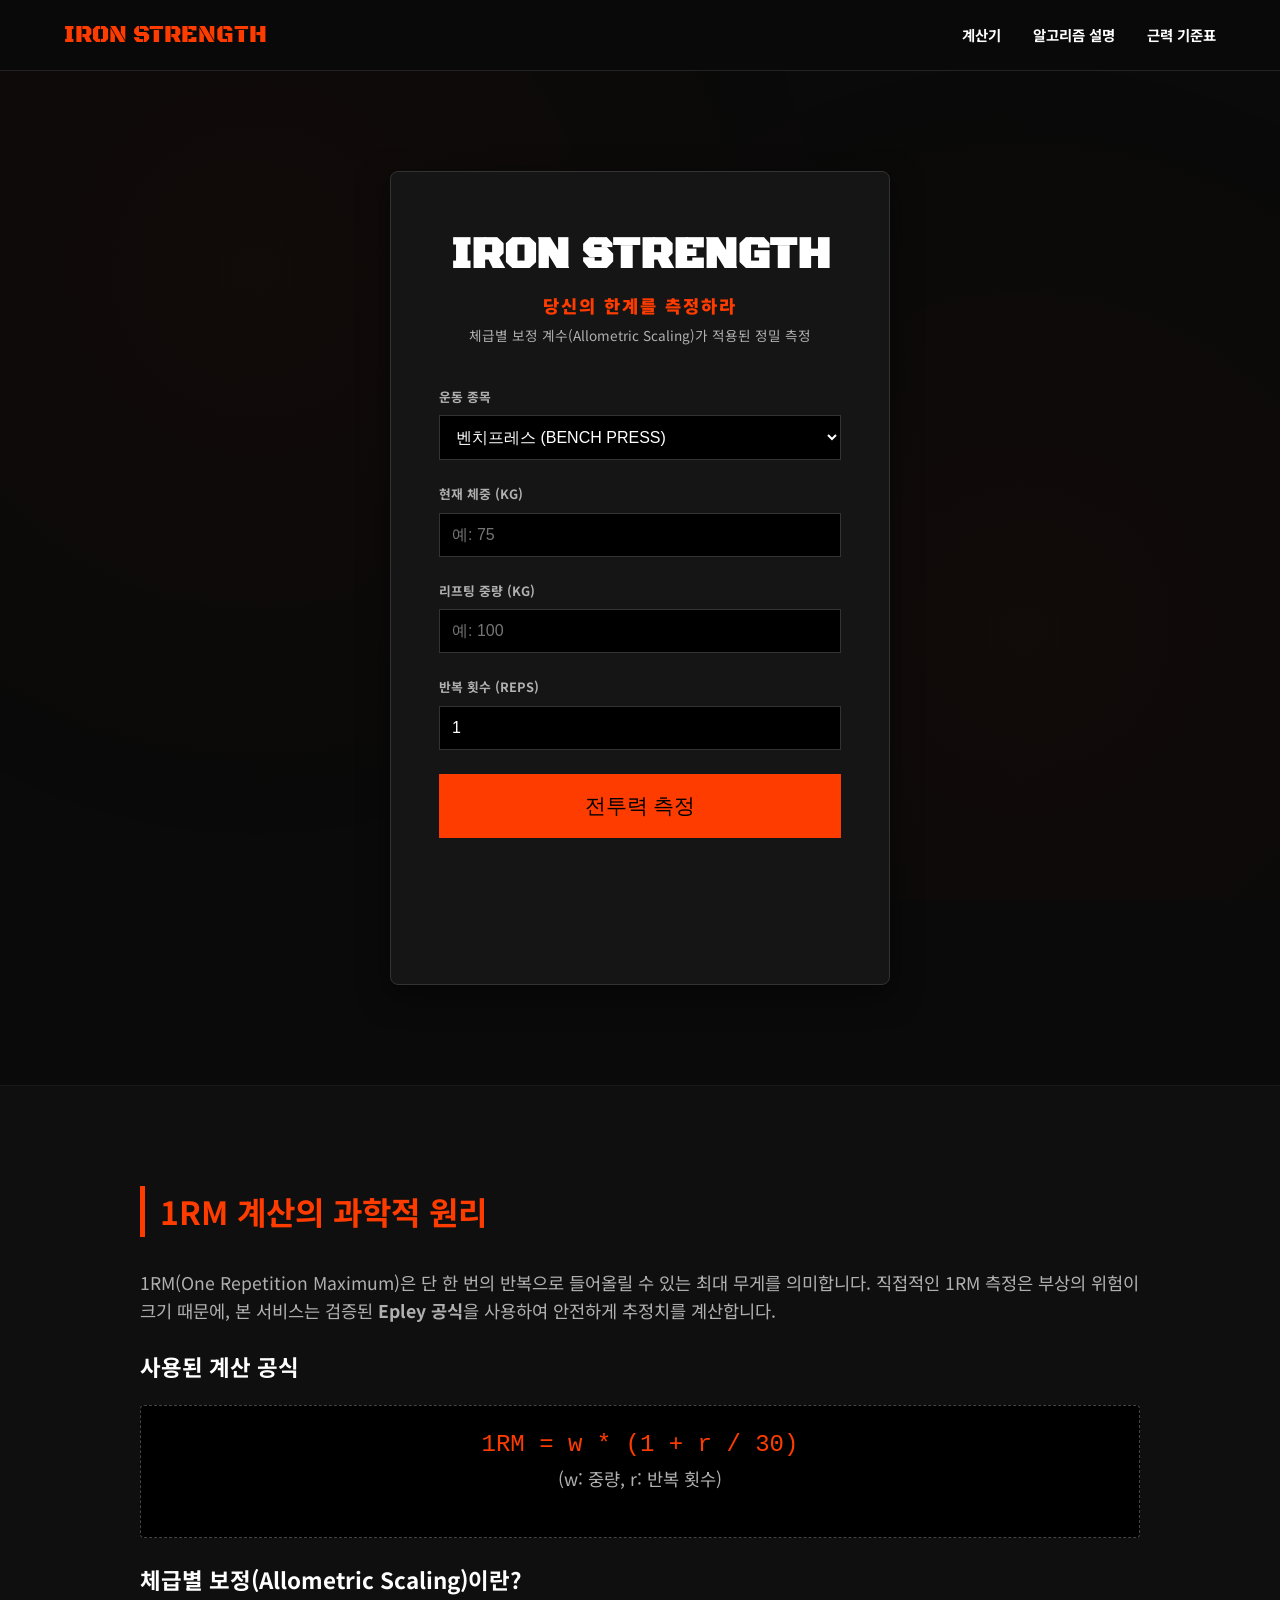
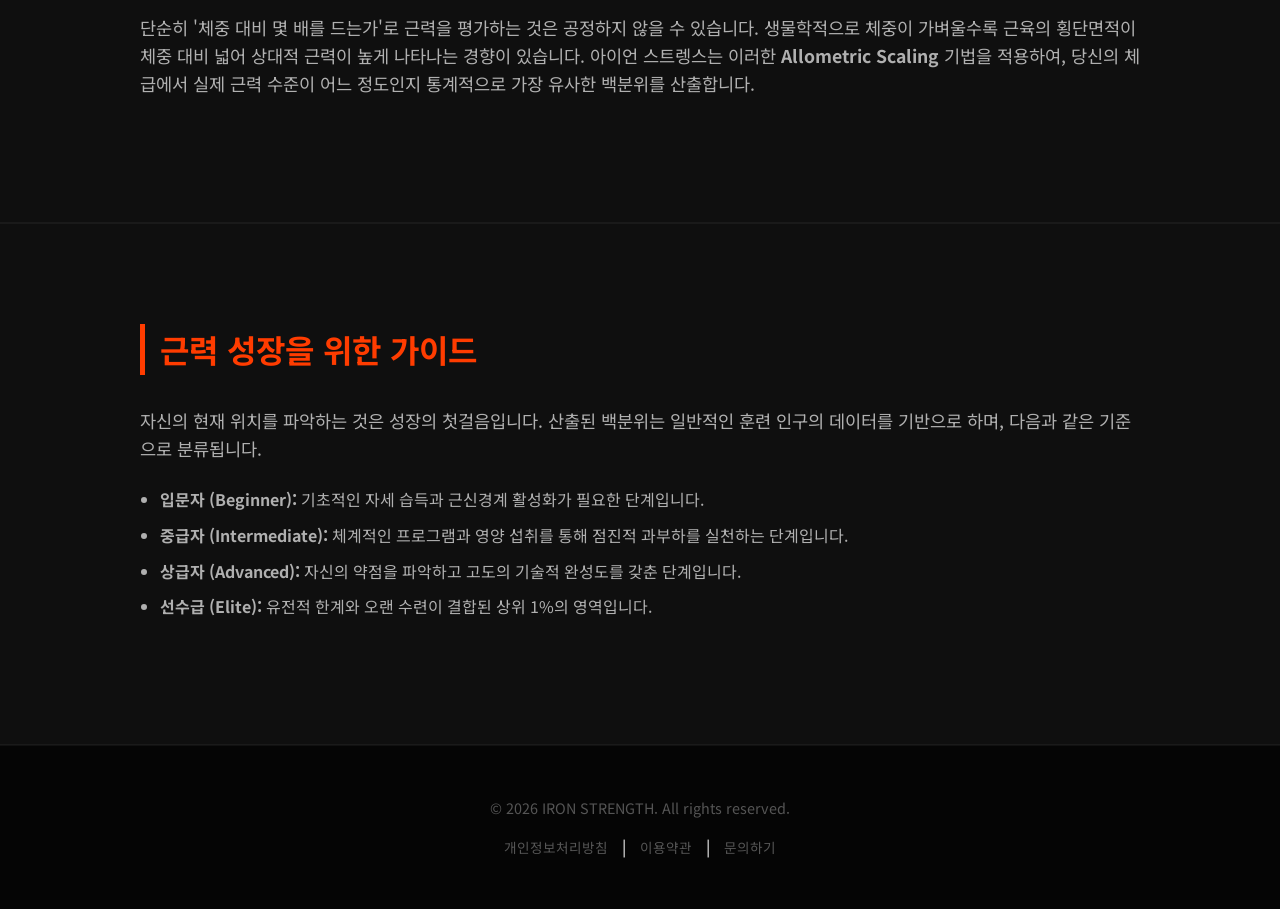
==== index.html @ 1ea89b19 "Optimize for AdSense: add structured content, navigation, and footer" ====
<!DOCTYPE html>
<html lang="ko">
<head>
    <meta charset="UTF-8">
    <meta name="viewport" content="width=device-width, initial-scale=1.0">
    <title>아이언 스트렝스 | 정밀 1RM 측정 및 체급별 근력 백분위 계산기</title>
    <meta name="description" content="Epley 공식과 체급별 보정 계수를 적용하여 당신의 정확한 1RM과 체급 내 근력 상위 퍼센트를 확인하세요.">
    <link rel="stylesheet" href="style.css">
    <link href="https://fonts.googleapis.com/css2?family=Black+Ops+One&family=Noto+Sans+KR:wght@400;700;900&display=swap" rel="stylesheet">
</head>
<body>

<div class="background-overlay"></div>

<!-- 상단 네비게이션 -->
<nav class="navbar">
    <div class="nav-container">
        <a href="#" class="nav-logo">IRON STRENGTH</a>
        <ul class="nav-menu">
            <li><a href="#calculator">계산기</a></li>
            <li><a href="#about">알고리즘 설명</a></li>
            <li><a href="#standards">근력 기준표</a></li>
        </ul>
    </div>
</nav>

<main class="main-content">
    <!-- 계산기 섹션 -->
    <section id="calculator" class="section">
        <div class="container">
            <header>
                <h1>IRON STRENGTH</h1>
                <p class="subtitle">당신의 한계를 측정하라</p>
                <p class="info-text">체급별 보정 계수(Allometric Scaling)가 적용된 정밀 측정</p>
            </header>

            <div class="input-group">
                <label>운동 종목</label>
                <select id="exercise">
                    <option value="bench">벤치프레스 (BENCH PRESS)</option>
                    <option value="squat">스쿼트 (SQUAT)</option>
                    <option value="deadlift">데드리프트 (DEADLIFT)</option>
                </select>
            </div>

            <div class="input-group">
                <label>현재 체중 (KG)</label>
                <input type="number" id="bodyweight" placeholder="예: 75">
            </div>

            <div class="input-group">
                <label>리프팅 중량 (KG)</label>
                <input type="number" id="weight" placeholder="예: 100">
            </div>

            <div class="input-group">
                <label>반복 횟수 (REPS)</label>
                <input type="number" id="reps" placeholder="1" value="1">
            </div>

            <button onclick="calculate()">전투력 측정</button>

            <div id="result" class="result">
                <!-- 결과 표시 -->
            </div>
        </div>
    </section>

    <!-- 정보성 콘텐츠 섹션 1 -->
    <section id="about" class="section text-content">
        <div class="container">
            <h2>1RM 계산의 과학적 원리</h2>
            <p>1RM(One Repetition Maximum)은 단 한 번의 반복으로 들어올릴 수 있는 최대 무게를 의미합니다. 직접적인 1RM 측정은 부상의 위험이 크기 때문에, 본 서비스는 검증된 <b>Epley 공식</b>을 사용하여 안전하게 추정치를 계산합니다.</p>
            
            <h3>사용된 계산 공식</h3>
            <div class="formula-box">
                <code>1RM = w * (1 + r / 30)</code>
                <p>(w: 중량, r: 반복 횟수)</p>
            </div>

            <h3>체급별 보정(Allometric Scaling)이란?</h3>
            <p>단순히 '체중 대비 몇 배를 드는가'로 근력을 평가하는 것은 공정하지 않을 수 있습니다. 생물학적으로 체중이 가벼울수록 근육의 횡단면적이 체중 대비 넓어 상대적 근력이 높게 나타나는 경향이 있습니다. 아이언 스트렝스는 이러한 <b>Allometric Scaling</b> 기법을 적용하여, 당신의 체급에서 실제 근력 수준이 어느 정도인지 통계적으로 가장 유사한 백분위를 산출합니다.</p>
        </div>
    </section>

    <!-- 정보성 콘텐츠 섹션 2 -->
    <section id="standards" class="section text-content">
        <div class="container">
            <h2>근력 성장을 위한 가이드</h2>
            <p>자신의 현재 위치를 파악하는 것은 성장의 첫걸음입니다. 산출된 백분위는 일반적인 훈련 인구의 데이터를 기반으로 하며, 다음과 같은 기준으로 분류됩니다.</p>
            <ul>
                <li><strong>입문자 (Beginner):</strong> 기초적인 자세 습득과 근신경계 활성화가 필요한 단계입니다.</li>
                <li><strong>중급자 (Intermediate):</strong> 체계적인 프로그램과 영양 섭취를 통해 점진적 과부하를 실천하는 단계입니다.</li>
                <li><strong>상급자 (Advanced):</strong> 자신의 약점을 파악하고 고도의 기술적 완성도를 갖춘 단계입니다.</li>
                <li><strong>선수급 (Elite):</strong> 유전적 한계와 오랜 수련이 결합된 상위 1%의 영역입니다.</li>
            </ul>
        </div>
    </section>
</main>

<footer class="footer">
    <div class="container">
        <p>&copy; 2026 IRON STRENGTH. All rights reserved.</p>
        <div class="footer-links">
            <a href="#">개인정보처리방침</a> | 
            <a href="#">이용약관</a> | 
            <a href="#">문의하기</a>
        </div>
    </div>
</footer>

<script src="main.js"></script>

</body>
</html>
---- style.css ----
:root {
    --bg-color: #0a0a0a;
    --card-bg: #151515;
    --primary-color: #ff3c00;
    --text-main: #ffffff;
    --text-muted: #b0b0b0;
    --font-head: 'Black Ops One', cursive;
    --font-body: 'Noto Sans KR', sans-serif;
}

* {
    margin: 0;
    padding: 0;
    box-sizing: border-box;
}

html {
    scroll-behavior: smooth;
}

body {
    background-color: var(--bg-color);
    color: var(--text-main);
    font-family: var(--font-body);
    line-height: 1.6;
}

/* 배경 오버레이 */
.background-overlay {
    position: fixed;
    top: 0;
    left: 0;
    width: 100%;
    height: 100%;
    background: 
        radial-gradient(circle at 20% 30%, rgba(255, 60, 0, 0.03) 0%, transparent 50%),
        radial-gradient(circle at 80% 70%, rgba(255, 60, 0, 0.03) 0%, transparent 50%);
    z-index: -1;
}

.container {
    width: 90%;
    max-width: 1000px;
    margin: 0 auto;
}

/* 내비게이션 바 */
.navbar {
    position: sticky;
    top: 0;
    background: rgba(10, 10, 10, 0.95);
    border-bottom: 1px solid #222;
    padding: 1rem 0;
    z-index: 1000;
}

.nav-container {
    display: flex;
    justify-content: space-between;
    align-items: center;
    width: 90%;
    max-width: 1200px;
    margin: 0 auto;
}

.nav-logo {
    font-family: var(--font-head);
    color: var(--primary-color);
    text-decoration: none;
    font-size: 1.5rem;
}

.nav-menu {
    display: flex;
    list-style: none;
}

.nav-menu li {
    margin-left: 2rem;
}

.nav-menu a {
    color: var(--text-main);
    text-decoration: none;
    font-size: 0.9rem;
    font-weight: 700;
    transition: color 0.3s;
}

.nav-menu a:hover {
    color: var(--primary-color);
}

/* 섹션 공통 */
.section {
    padding: 100px 0;
}

.main-content {
    min-height: 100vh;
}

/* 계산기 카드 섹션 */
#calculator .container {
    background: var(--card-bg);
    padding: 3rem;
    max-width: 500px;
    border: 1px solid #333;
    border-radius: 8px;
    box-shadow: 0 10px 30px rgba(0,0,0,0.5);
}

header {
    text-align: center;
    margin-bottom: 2.5rem;
}

header h1 {
    font-family: var(--font-head);
    font-size: 2.8rem;
    color: var(--text-main);
}

.subtitle {
    color: var(--primary-color);
    font-size: 1.1rem;
    font-weight: 900;
    letter-spacing: 2px;
}

.info-text {
    font-size: 0.85rem;
    color: var(--text-muted);
    margin-top: 5px;
}

/* 텍스트 콘텐츠 섹션 */
.text-content {
    background: #0f0f0f;
    border-top: 1px solid #1a1a1a;
    border-bottom: 1px solid #1a1a1a;
}

.text-content h2 {
    font-size: 2rem;
    margin-bottom: 2rem;
    color: var(--primary-color);
    border-left: 5px solid var(--primary-color);
    padding-left: 15px;
}

.text-content h3 {
    font-size: 1.4rem;
    margin: 1.5rem 0 1rem;
    color: #fff;
}

.text-content p {
    margin-bottom: 1.5rem;
    color: var(--text-muted);
    font-size: 1.1rem;
}

.text-content ul {
    margin-left: 20px;
    margin-bottom: 1.5rem;
    color: var(--text-muted);
}

.text-content li {
    margin-bottom: 10px;
}

.formula-box {
    background: #000;
    padding: 20px;
    border-radius: 4px;
    border: 1px dashed #444;
    margin: 20px 0;
    text-align: center;
}

.formula-box code {
    font-size: 1.5rem;
    color: var(--primary-color);
    font-family: monospace;
}

/* 입력 그룹 */
.input-group {
    margin-bottom: 1.5rem;
}

label {
    display: block;
    font-size: 0.8rem;
    color: var(--text-muted);
    margin-bottom: 0.5rem;
    font-weight: 700;
}

input, select {
    width: 100%;
    background: #000;
    border: 1px solid #333;
    color: #fff;
    padding: 12px;
    font-size: 1rem;
}

button {
    width: 100%;
    background: var(--primary-color);
    color: #000;
    border: none;
    padding: 18px;
    font-family: var(--font-head);
    font-size: 1.3rem;
    cursor: pointer;
    transition: background 0.3s;
}

button:hover {
    background: #ff5e2e;
}

/* 결과 */
.result {
    margin-top: 2rem;
    padding: 2rem;
    background: #0a0a0a;
    border: 1px solid #222;
    opacity: 0;
    transition: opacity 0.5s;
}

.stat-row {
    display: flex;
    justify-content: space-between;
    margin-bottom: 0.8rem;
}

.stat-row strong {
    color: var(--primary-color);
}

.divider {
    height: 1px;
    background: #222;
    margin: 1.5rem 0;
}

.rank-title {
    font-family: var(--font-head);
    font-size: 2.2rem;
    margin: 1rem 0;
}

.percentile-display {
    font-size: 1.2rem;
}

.highlight {
    font-weight: 900;
    font-size: 1.8rem;
    color: var(--primary-color);
}

/* 푸터 */
.footer {
    padding: 50px 0;
    background: #050505;
    text-align: center;
    border-top: 1px solid #111;
}

.footer p {
    color: #555;
    font-size: 0.9rem;
}

.footer-links {
    margin-top: 15px;
}

.footer-links a {
    color: #555;
    text-decoration: none;
    margin: 0 10px;
    font-size: 0.85rem;
}

.footer-links a:hover {
    color: var(--primary-color);
}

/* 애니메이션 및 티어별 스타일 (기존 유지/강화) */
.tier-god .rank-title { 
    color: #d255ff;
    text-shadow: 0 0 20px #d255ff;
    animation: shake 0.5s infinite;
}

@keyframes shake {
    0% { transform: translate(1px, 1px) rotate(0deg); }
    /* ... (생략 가능하지만 완성도를 위해 유지) */
}

@media (max-width: 600px) {
    .navbar .nav-menu { display: none; }
    #calculator .container { padding: 1.5rem; }
    header h1 { font-size: 2rem; }
}
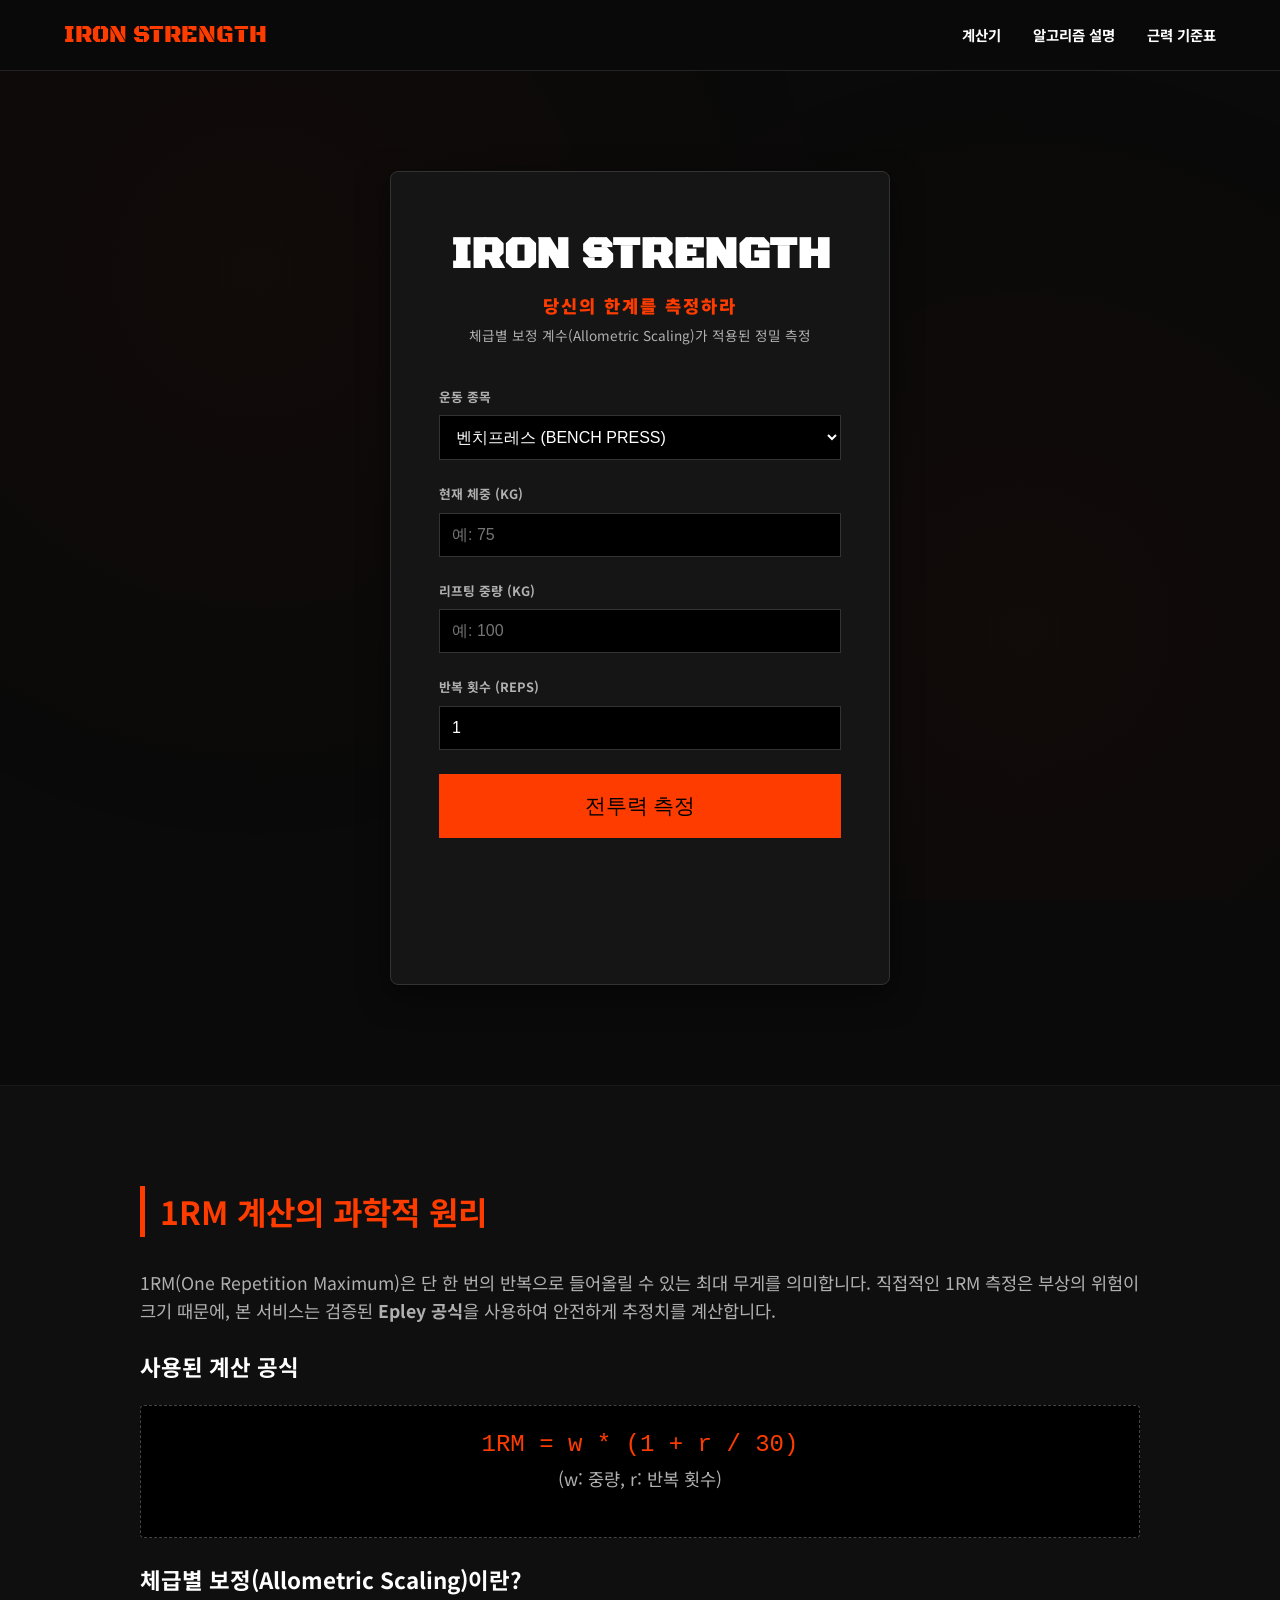
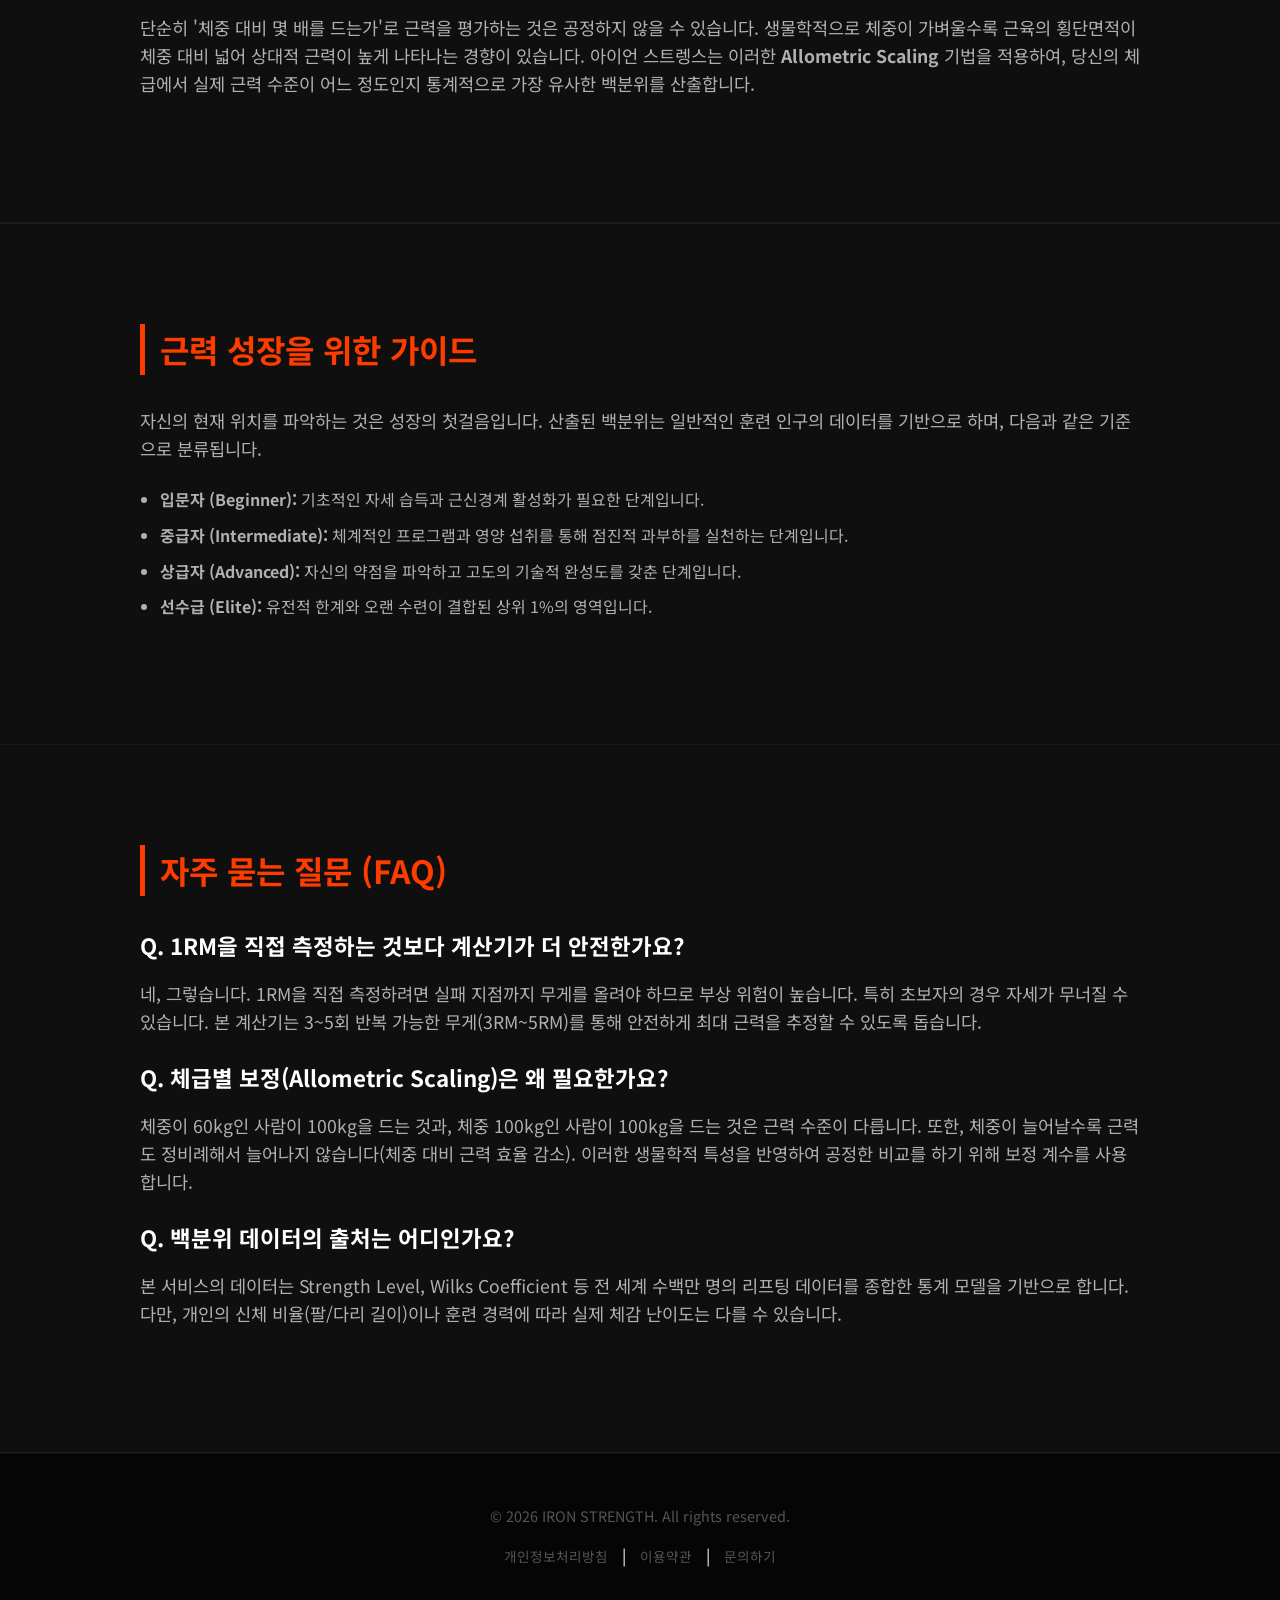
==== commit 439fdc8a: "Add legal pages, FAQ, and robots.txt for AdSense approval" ====
--- a/index.html
+++ b/index.html
@@ -5,6 +5,9 @@
     <meta name="viewport" content="width=device-width, initial-scale=1.0">
     <title>아이언 스트렝스 | 정밀 1RM 측정 및 체급별 근력 백분위 계산기</title>
     <meta name="description" content="Epley 공식과 체급별 보정 계수를 적용하여 당신의 정확한 1RM과 체급 내 근력 상위 퍼센트를 확인하세요.">
+    <meta name="google-adsense-account" content="ca-pub-1100672299193736">
+    <script async src="https://pagead2.googlesyndication.com/pagead/js/adsbygoogle.js?client=ca-pub-1100672299193736"
+     crossorigin="anonymous"></script>
     <link rel="stylesheet" href="style.css">
     <link href="https://fonts.googleapis.com/css2?family=Black+Ops+One&family=Noto+Sans+KR:wght@400;700;900&display=swap" rel="stylesheet">
 </head>
@@ -96,15 +99,31 @@
             </ul>
         </div>
     </section>
+
+    <!-- FAQ 섹션 (애드센스 콘텐츠 보강용) -->
+    <section id="faq" class="section text-content" style="border-top: none;">
+        <div class="container">
+            <h2>자주 묻는 질문 (FAQ)</h2>
+            
+            <h3>Q. 1RM을 직접 측정하는 것보다 계산기가 더 안전한가요?</h3>
+            <p>네, 그렇습니다. 1RM을 직접 측정하려면 실패 지점까지 무게를 올려야 하므로 부상 위험이 높습니다. 특히 초보자의 경우 자세가 무너질 수 있습니다. 본 계산기는 3~5회 반복 가능한 무게(3RM~5RM)를 통해 안전하게 최대 근력을 추정할 수 있도록 돕습니다.</p>
+
+            <h3>Q. 체급별 보정(Allometric Scaling)은 왜 필요한가요?</h3>
+            <p>체중이 60kg인 사람이 100kg을 드는 것과, 체중 100kg인 사람이 100kg을 드는 것은 근력 수준이 다릅니다. 또한, 체중이 늘어날수록 근력도 정비례해서 늘어나지 않습니다(체중 대비 근력 효율 감소). 이러한 생물학적 특성을 반영하여 공정한 비교를 하기 위해 보정 계수를 사용합니다.</p>
+
+            <h3>Q. 백분위 데이터의 출처는 어디인가요?</h3>
+            <p>본 서비스의 데이터는 Strength Level, Wilks Coefficient 등 전 세계 수백만 명의 리프팅 데이터를 종합한 통계 모델을 기반으로 합니다. 다만, 개인의 신체 비율(팔/다리 길이)이나 훈련 경력에 따라 실제 체감 난이도는 다를 수 있습니다.</p>
+        </div>
+    </section>
 </main>
 
 <footer class="footer">
     <div class="container">
         <p>&copy; 2026 IRON STRENGTH. All rights reserved.</p>
         <div class="footer-links">
-            <a href="#">개인정보처리방침</a> | 
-            <a href="#">이용약관</a> | 
-            <a href="#">문의하기</a>
+            <a href="privacy.html">개인정보처리방침</a> | 
+            <a href="terms.html">이용약관</a> | 
+            <a href="mailto:contact@example.com">문의하기</a>
         </div>
     </div>
 </footer>
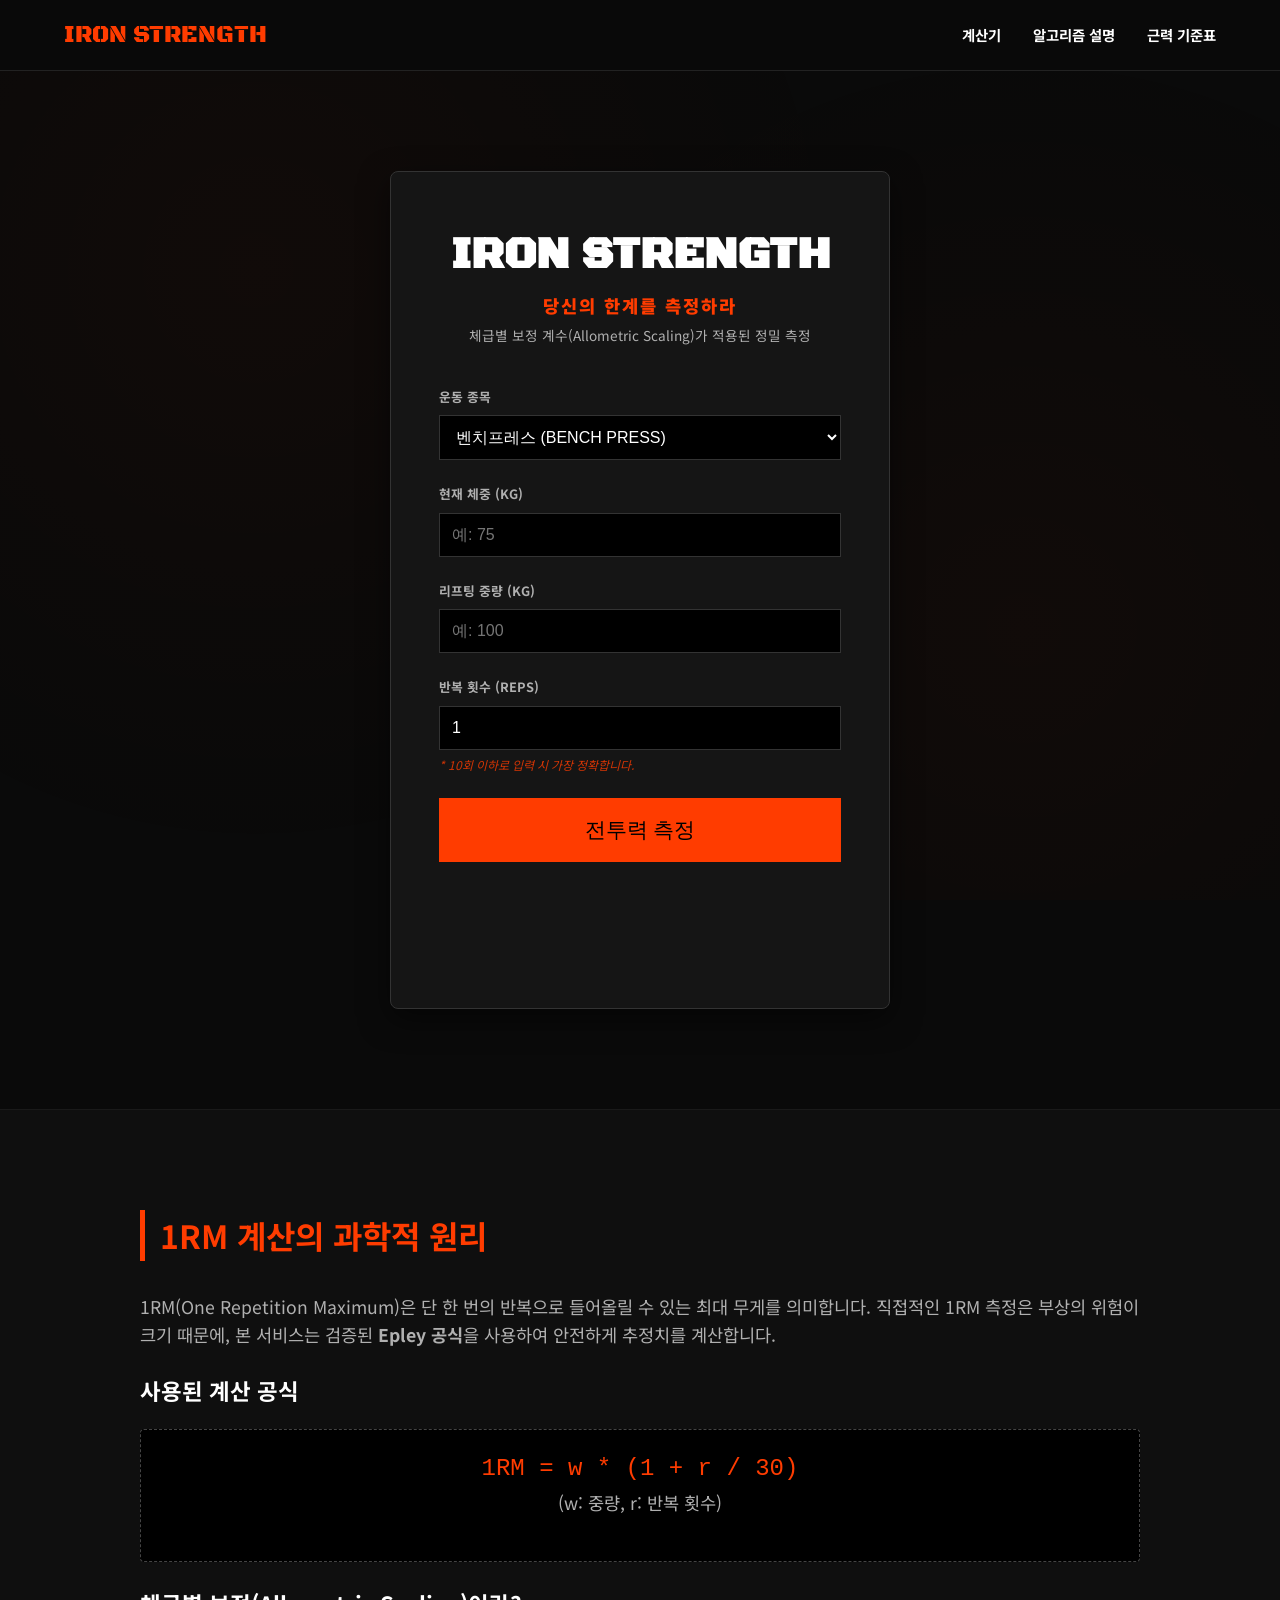
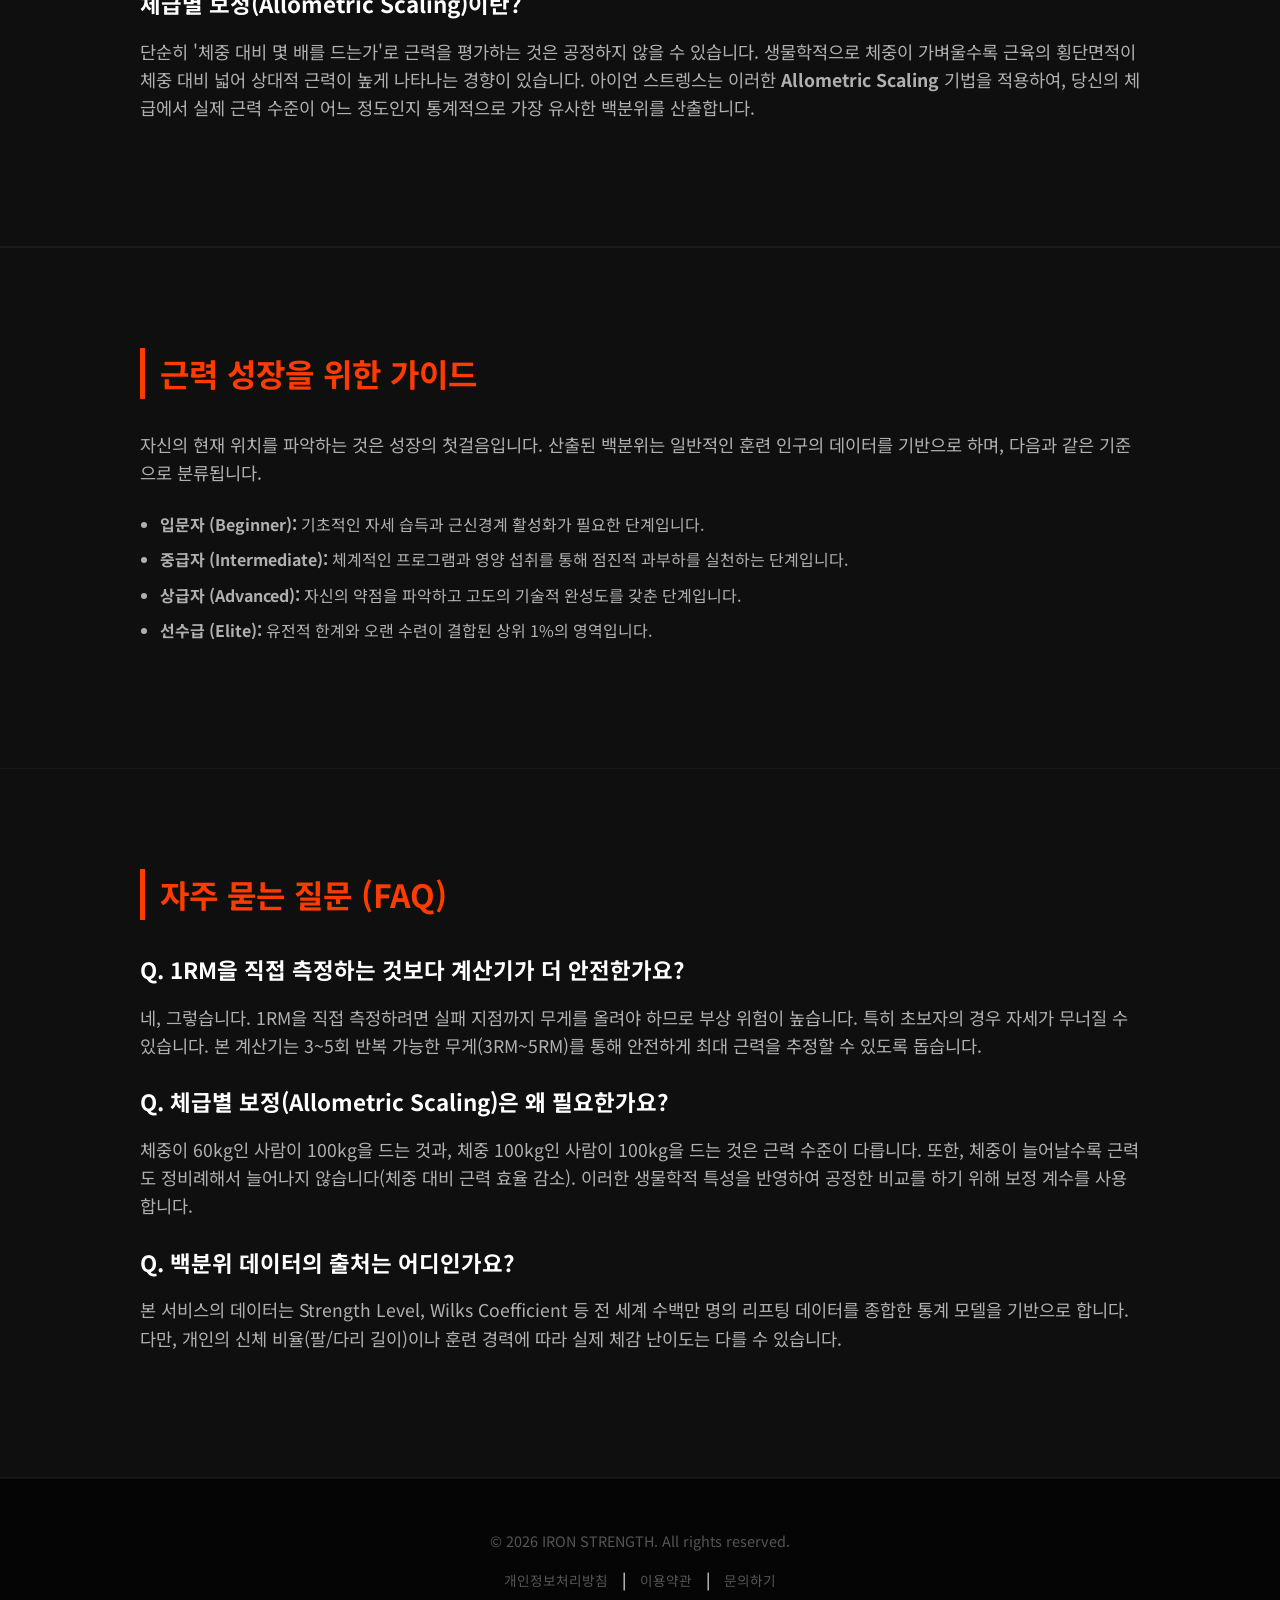
==== commit 52791ac1: "Add guidance message for repetition input" ====
--- a/index.html
+++ b/index.html
@@ -58,9 +58,9 @@
 
             <div class="input-group">
                 <label>반복 횟수 (REPS)</label>
-                <input type="number" id="reps" placeholder="1" value="1">
+                <input type="number" id="reps" placeholder="1" value="1" max="10">
+                <p class="input-helper">* 10회 이하로 입력 시 가장 정확합니다.</p>
             </div>
-
             <button onclick="calculate()">전투력 측정</button>
 
             <div id="result" class="result">
--- a/style.css
+++ b/style.css
@@ -208,6 +208,14 @@
     font-size: 1rem;
 }
 
+.input-helper {
+    font-size: 0.75rem;
+    color: var(--primary-color);
+    margin-top: 5px;
+    font-style: italic;
+    opacity: 0.8;
+}
+
 button {
     width: 100%;
     background: var(--primary-color);
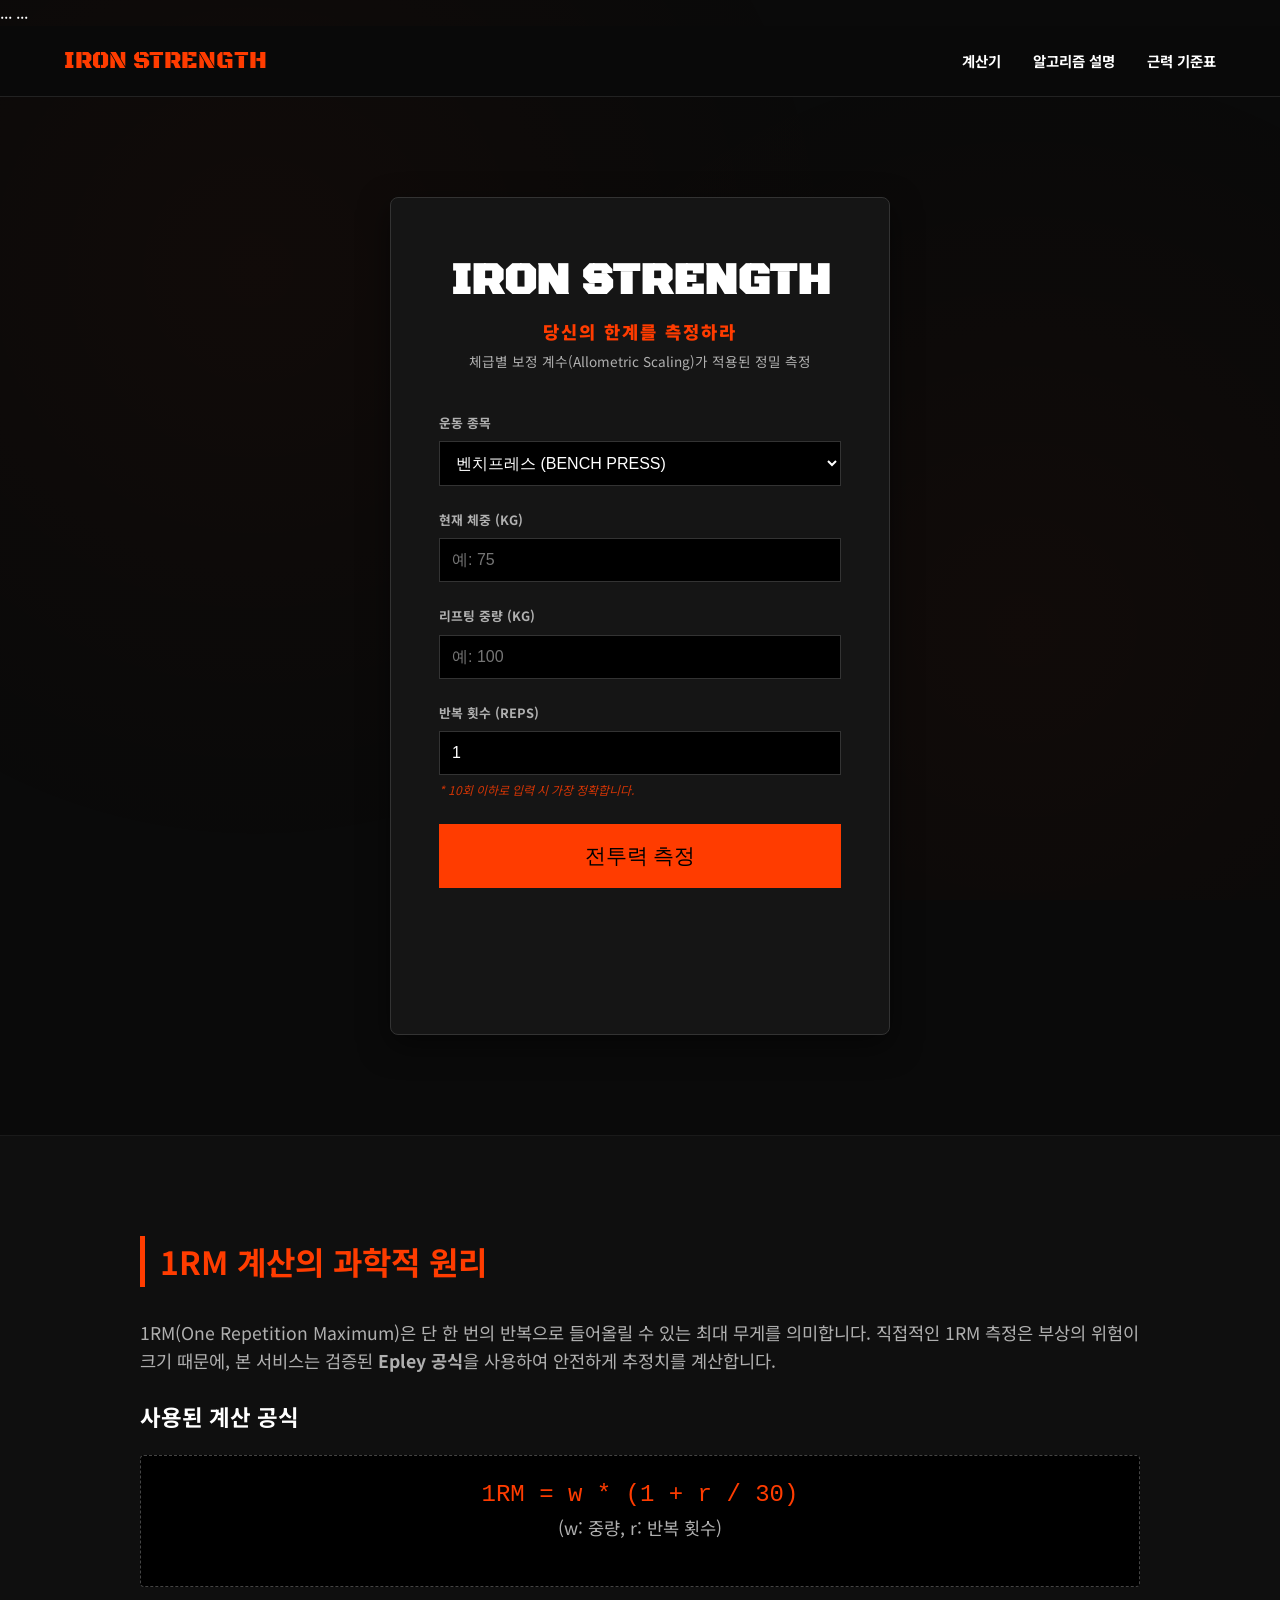
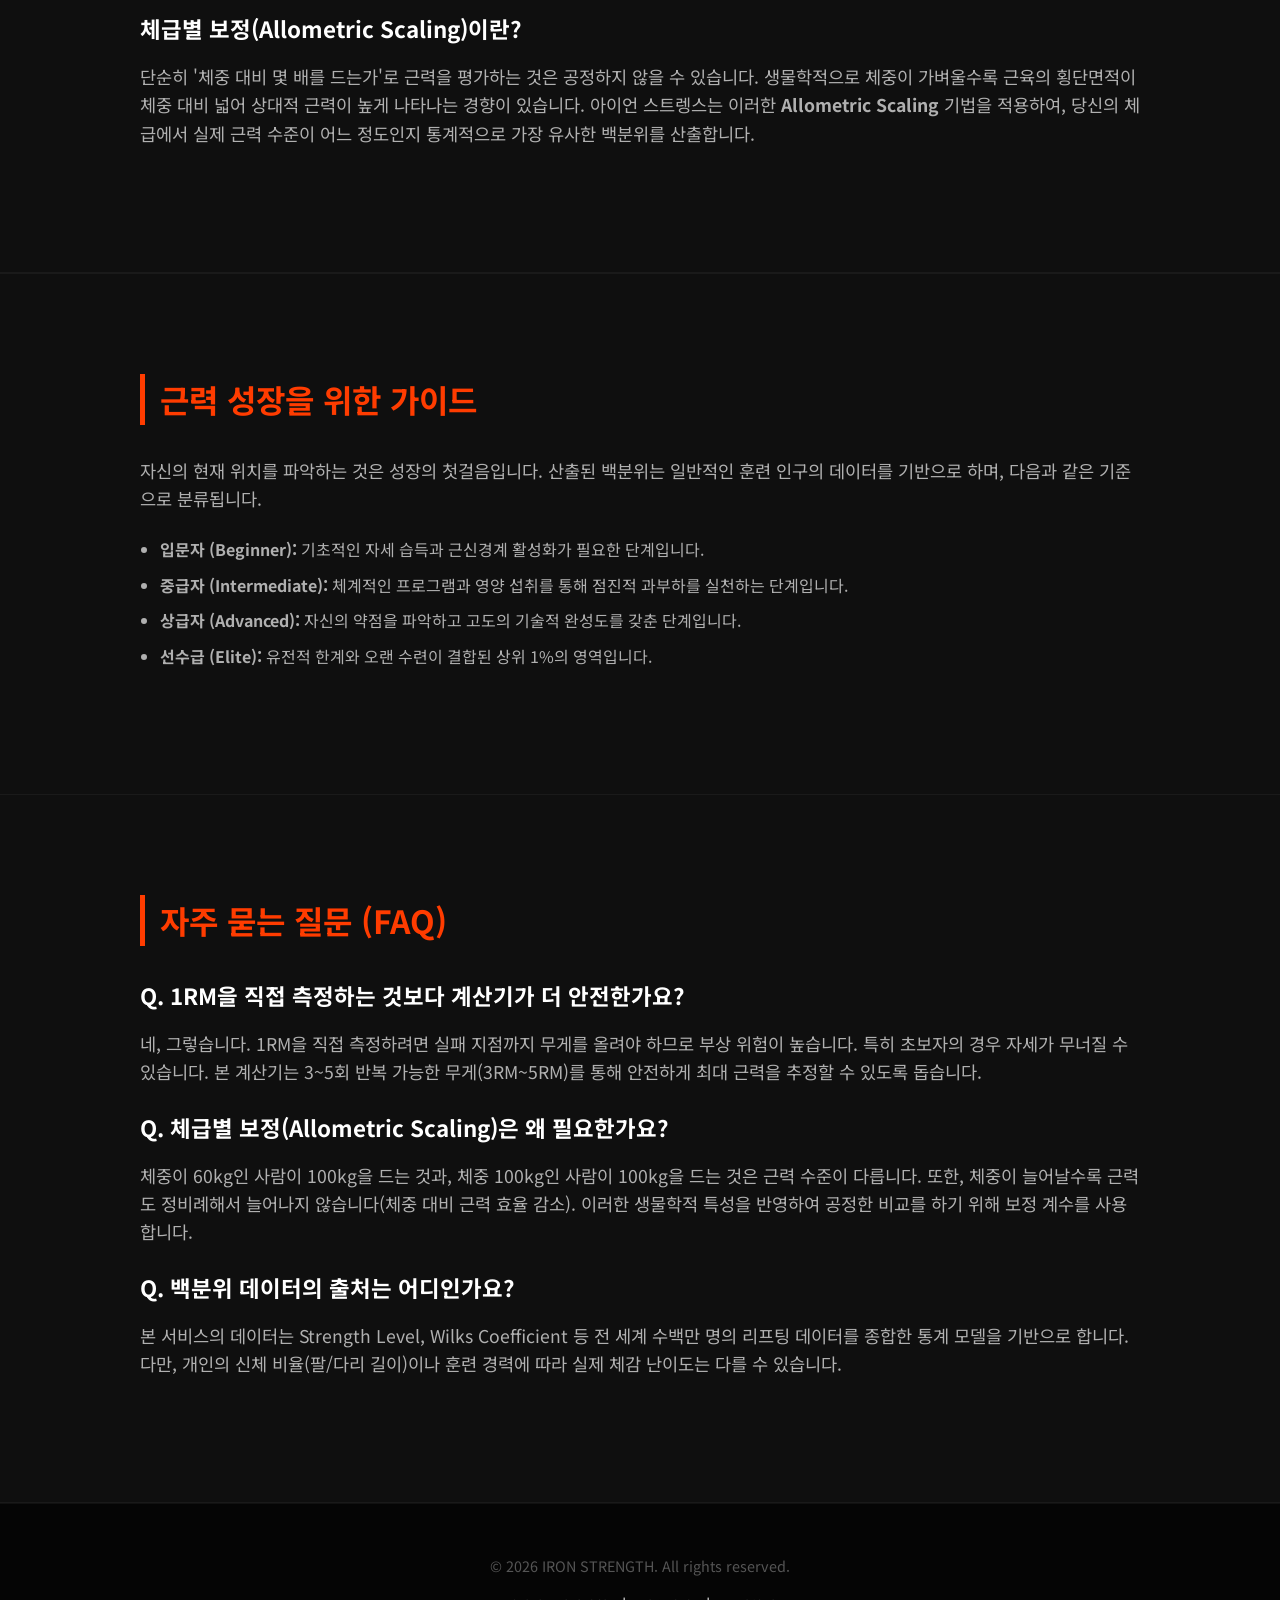
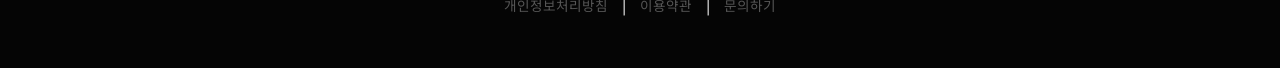
==== commit d952e367: "Add Microsoft Clarity tracking to all HTML files" ====
--- a/index.html
+++ b/index.html
@@ -1,11 +1,28 @@
 <!DOCTYPE html>
 <html lang="ko">
 <head>
+    <!-- Google tag (gtag.js) -->
+    <script async src="https://www.googletagmanager.com/gtag/js?id=G-6L9736Q5Y0"></script>
+    <script>
+      window.dataLayer = window.dataLayer || [];
+      function gtag(){dataLayer.push(arguments);}
+      gtag('js', new Date());
+
+      gtag('config', 'G-6L9736Q5Y0');
+    </script>
+    <script type="text/javascript">
+        (function(c,l,a,r,i,t,y){
+            c[a]=c[a]||function(){(c[a].q=c[a].q||[]).push(arguments)};
+            t=l.createElement(r);t.async=1;t.src="https://www.clarity.ms/tag/"+i;
+            y=l.getElementsByTagName(r)[0];y.parentNode.insertBefore(t,y);
+        })(window, document, "clarity", "script", "vswm5zqqdq");
+    </script>
     <meta charset="UTF-8">
-    <meta name="viewport" content="width=device-width, initial-scale=1.0">
+...
     <title>아이언 스트렝스 | 정밀 1RM 측정 및 체급별 근력 백분위 계산기</title>
     <meta name="description" content="Epley 공식과 체급별 보정 계수를 적용하여 당신의 정확한 1RM과 체급 내 근력 상위 퍼센트를 확인하세요.">
     <meta name="google-adsense-account" content="ca-pub-1100672299193736">
+...
     <script async src="https://pagead2.googlesyndication.com/pagead/js/adsbygoogle.js?client=ca-pub-1100672299193736"
      crossorigin="anonymous"></script>
     <link rel="stylesheet" href="style.css">
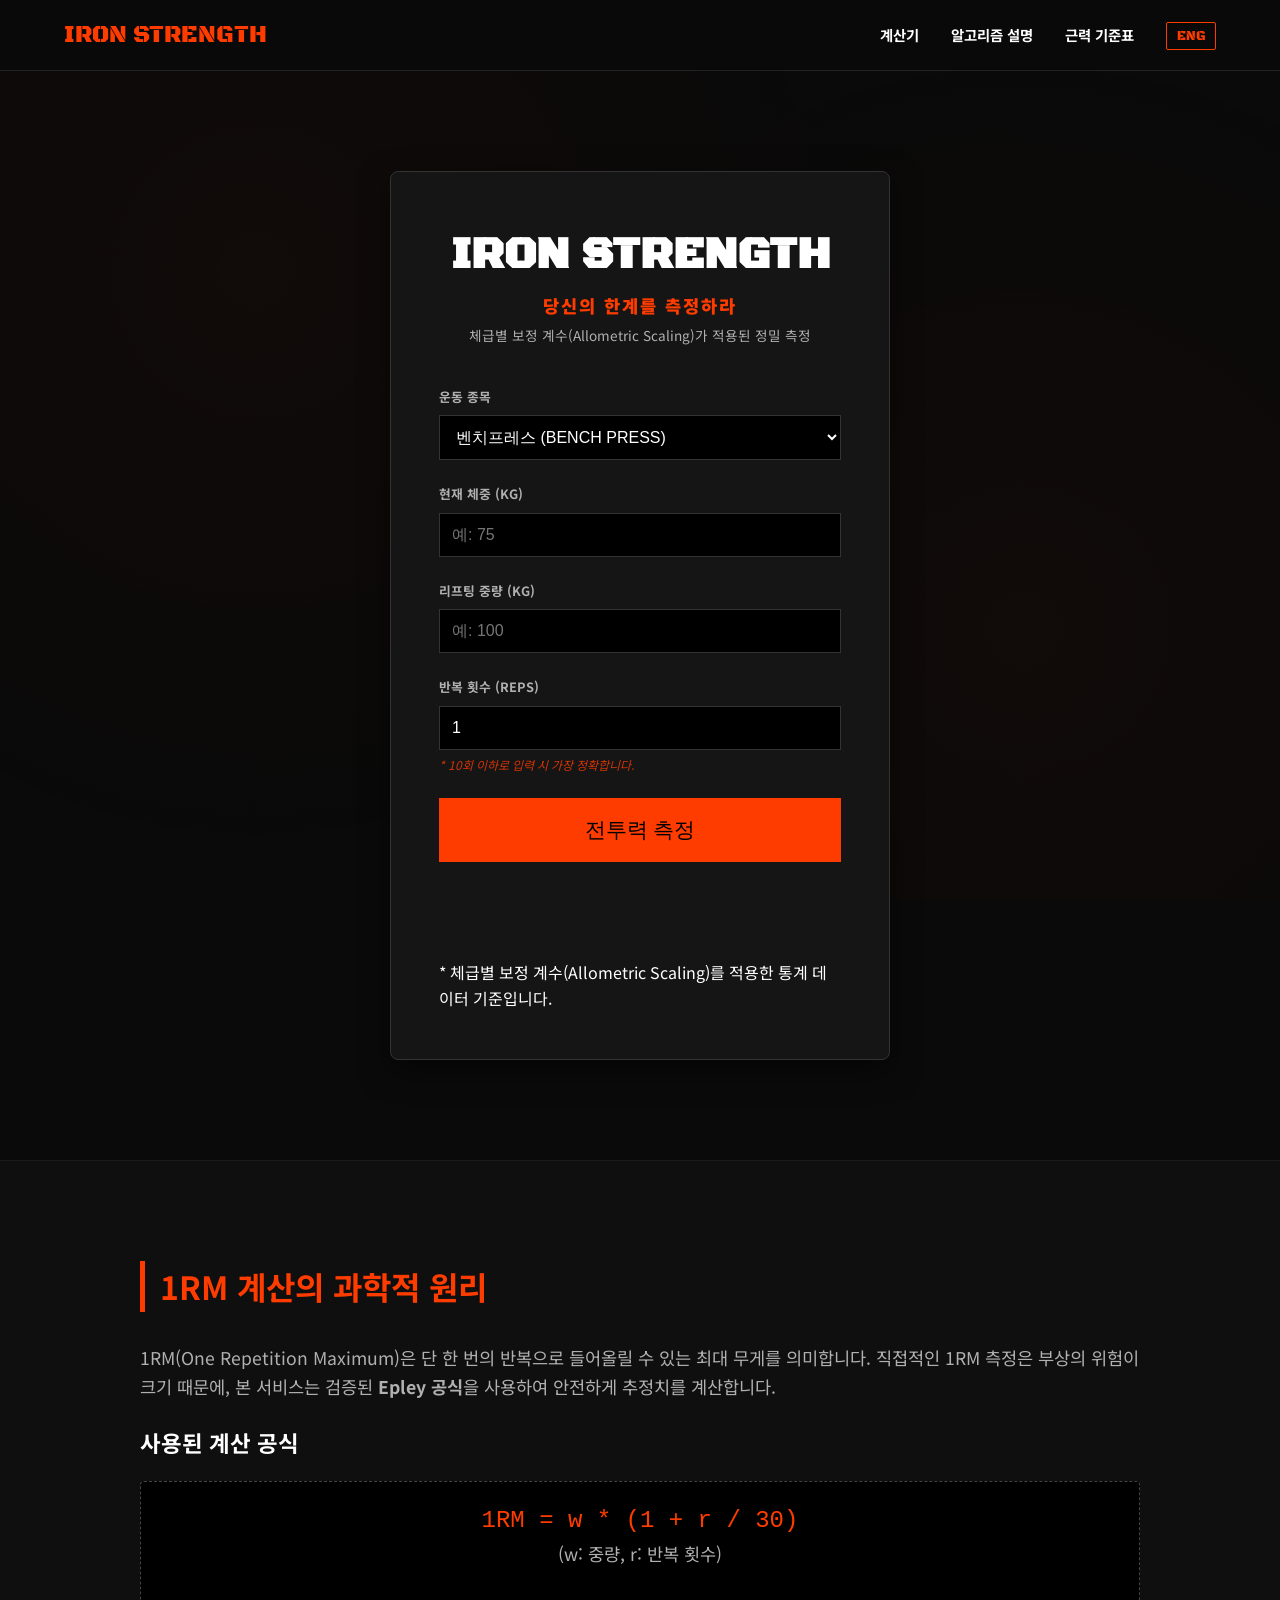
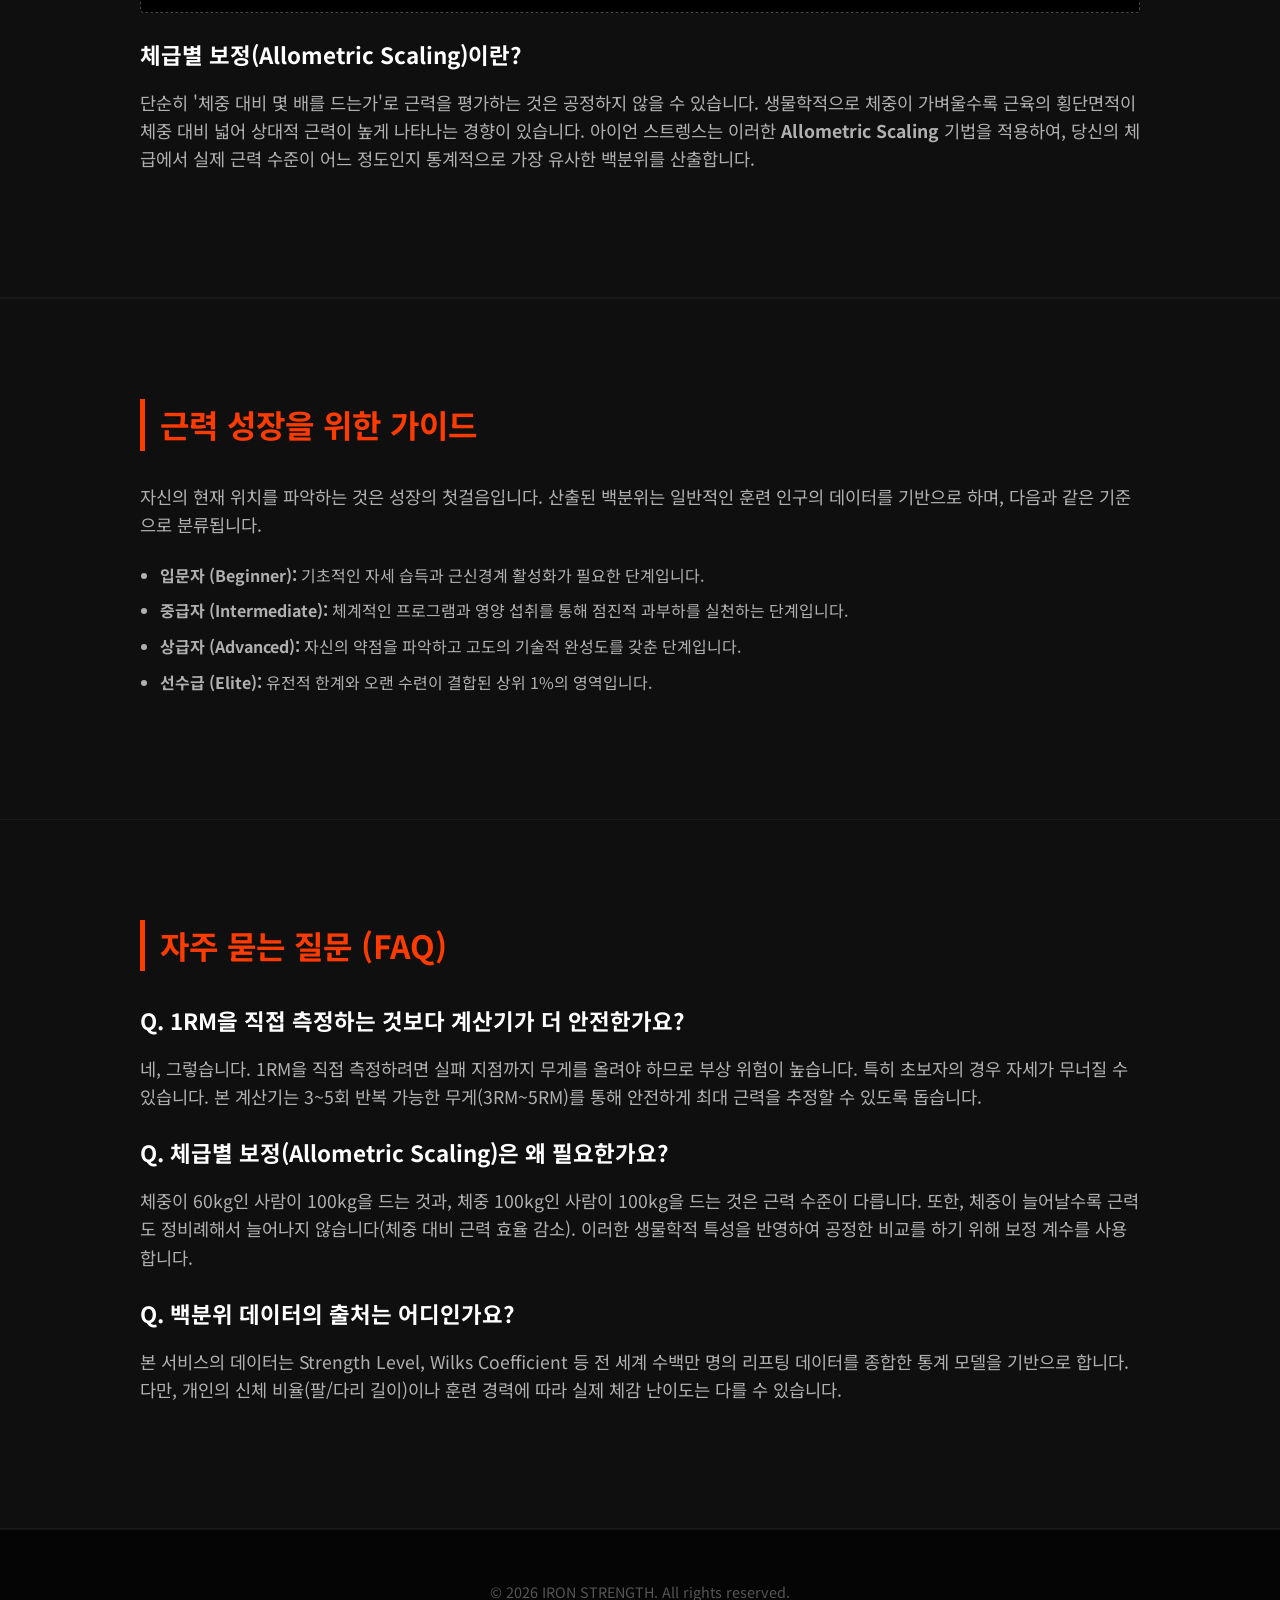
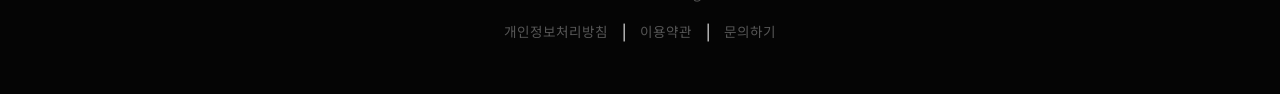
==== commit c7069b1a: "Add multi-language support (KOR/ENG) and language toggle button" ====
--- a/index.html
+++ b/index.html
@@ -18,11 +18,10 @@
         })(window, document, "clarity", "script", "vswm5zqqdq");
     </script>
     <meta charset="UTF-8">
-...
+    <meta name="viewport" content="width=device-width, initial-scale=1.0">
     <title>아이언 스트렝스 | 정밀 1RM 측정 및 체급별 근력 백분위 계산기</title>
     <meta name="description" content="Epley 공식과 체급별 보정 계수를 적용하여 당신의 정확한 1RM과 체급 내 근력 상위 퍼센트를 확인하세요.">
     <meta name="google-adsense-account" content="ca-pub-1100672299193736">
-...
     <script async src="https://pagead2.googlesyndication.com/pagead/js/adsbygoogle.js?client=ca-pub-1100672299193736"
      crossorigin="anonymous"></script>
     <link rel="stylesheet" href="style.css">
@@ -37,9 +36,10 @@
     <div class="nav-container">
         <a href="#" class="nav-logo">IRON STRENGTH</a>
         <ul class="nav-menu">
-            <li><a href="#calculator">계산기</a></li>
-            <li><a href="#about">알고리즘 설명</a></li>
-            <li><a href="#standards">근력 기준표</a></li>
+            <li><a href="#calculator" data-i18n="calculator">계산기</a></li>
+            <li><a href="#about" data-i18n="algorithm">알고리즘 설명</a></li>
+            <li><a href="#standards" data-i18n="standards">근력 기준표</a></li>
+            <li><button id="lang-toggle" onclick="toggleLanguage()" class="lang-btn">ENG</button></li>
         </ul>
     </div>
 </nav>
@@ -49,39 +49,43 @@
     <section id="calculator" class="section">
         <div class="container">
             <header>
-                <h1>IRON STRENGTH</h1>
-                <p class="subtitle">당신의 한계를 측정하라</p>
-                <p class="info-text">체급별 보정 계수(Allometric Scaling)가 적용된 정밀 측정</p>
+                <h1 data-i18n="title">IRON STRENGTH</h1>
+                <p class="subtitle" data-i18n="subtitle">당신의 한계를 측정하라</p>
+                <p class="info-text" data-i18n="infoText">체급별 보정 계수(Allometric Scaling)가 적용된 정밀 측정</p>
             </header>
 
             <div class="input-group">
-                <label>운동 종목</label>
+                <label data-i18n="liftType">운동 종목</label>
                 <select id="exercise">
-                    <option value="bench">벤치프레스 (BENCH PRESS)</option>
-                    <option value="squat">스쿼트 (SQUAT)</option>
-                    <option value="deadlift">데드리프트 (DEADLIFT)</option>
+                    <option value="bench" data-i18n="bench">벤치프레스 (BENCH PRESS)</option>
+                    <option value="squat" data-i18n="squat">스쿼트 (SQUAT)</option>
+                    <option value="deadlift" data-i18n="deadlift">데드리프트 (DEADLIFT)</option>
                 </select>
             </div>
 
             <div class="input-group">
-                <label>현재 체중 (KG)</label>
+                <label data-i18n="bodyweight">현재 체중 (KG)</label>
                 <input type="number" id="bodyweight" placeholder="예: 75">
             </div>
 
             <div class="input-group">
-                <label>리프팅 중량 (KG)</label>
+                <label data-i18n="weight">리프팅 중량 (KG)</label>
                 <input type="number" id="weight" placeholder="예: 100">
             </div>
 
             <div class="input-group">
-                <label>반복 횟수 (REPS)</label>
+                <label data-i18n="reps">반복 횟수 (REPS)</label>
                 <input type="number" id="reps" placeholder="1" value="1" max="10">
-                <p class="input-helper">* 10회 이하로 입력 시 가장 정확합니다.</p>
+                <p class="input-helper" data-i18n="helper">* 10회 이하로 입력 시 가장 정확합니다.</p>
             </div>
-            <button onclick="calculate()">전투력 측정</button>
+            <button onclick="calculate()" data-i18n="calculate">전투력 측정</button>
 
             <div id="result" class="result">
                 <!-- 결과 표시 -->
+            </div>
+            
+            <div class="disclaimer" data-i18n="disclaimer">
+                * 체급별 보정 계수(Allometric Scaling)를 적용한 통계 데이터 기준입니다.
             </div>
         </div>
     </section>
@@ -89,7 +93,7 @@
     <!-- 정보성 콘텐츠 섹션 1 -->
     <section id="about" class="section text-content">
         <div class="container">
-            <h2>1RM 계산의 과학적 원리</h2>
+            <h2 data-i18n="algorithm">1RM 계산의 과학적 원리</h2>
             <p>1RM(One Repetition Maximum)은 단 한 번의 반복으로 들어올릴 수 있는 최대 무게를 의미합니다. 직접적인 1RM 측정은 부상의 위험이 크기 때문에, 본 서비스는 검증된 <b>Epley 공식</b>을 사용하여 안전하게 추정치를 계산합니다.</p>
             
             <h3>사용된 계산 공식</h3>
@@ -106,7 +110,7 @@
     <!-- 정보성 콘텐츠 섹션 2 -->
     <section id="standards" class="section text-content">
         <div class="container">
-            <h2>근력 성장을 위한 가이드</h2>
+            <h2 data-i18n="standards">근력 성장을 위한 가이드</h2>
             <p>자신의 현재 위치를 파악하는 것은 성장의 첫걸음입니다. 산출된 백분위는 일반적인 훈련 인구의 데이터를 기반으로 하며, 다음과 같은 기준으로 분류됩니다.</p>
             <ul>
                 <li><strong>입문자 (Beginner):</strong> 기초적인 자세 습득과 근신경계 활성화가 필요한 단계입니다.</li>
@@ -117,7 +121,7 @@
         </div>
     </section>
 
-    <!-- FAQ 섹션 (애드센스 콘텐츠 보강용) -->
+    <!-- FAQ 섹션 -->
     <section id="faq" class="section text-content" style="border-top: none;">
         <div class="container">
             <h2>자주 묻는 질문 (FAQ)</h2>
@@ -136,11 +140,11 @@
 
 <footer class="footer">
     <div class="container">
-        <p>&copy; 2026 IRON STRENGTH. All rights reserved.</p>
+        <p data-i18n="footerRights">&copy; 2026 IRON STRENGTH. All rights reserved.</p>
         <div class="footer-links">
-            <a href="privacy.html">개인정보처리방침</a> | 
-            <a href="terms.html">이용약관</a> | 
-            <a href="mailto:contact@example.com">문의하기</a>
+            <a href="privacy.html" data-i18n="privacy">개인정보처리방침</a> | 
+            <a href="terms.html" data-i18n="terms">이용약관</a> | 
+            <a href="mailto:contact@example.com" data-i18n="contact">문의하기</a>
         </div>
     </div>
 </footer>
--- a/style.css
+++ b/style.css
@@ -73,10 +73,28 @@
 .nav-menu {
     display: flex;
     list-style: none;
+    align-items: center;
 }
 
 .nav-menu li {
     margin-left: 2rem;
+}
+
+.lang-btn {
+    background: transparent;
+    border: 1px solid var(--primary-color);
+    color: var(--primary-color);
+    padding: 5px 10px;
+    font-family: var(--font-head);
+    font-size: 0.8rem;
+    cursor: pointer;
+    transition: all 0.3s;
+    border-radius: 2px;
+}
+
+.lang-btn:hover {
+    background: var(--primary-color);
+    color: #000;
 }
 
 .nav-menu a {
